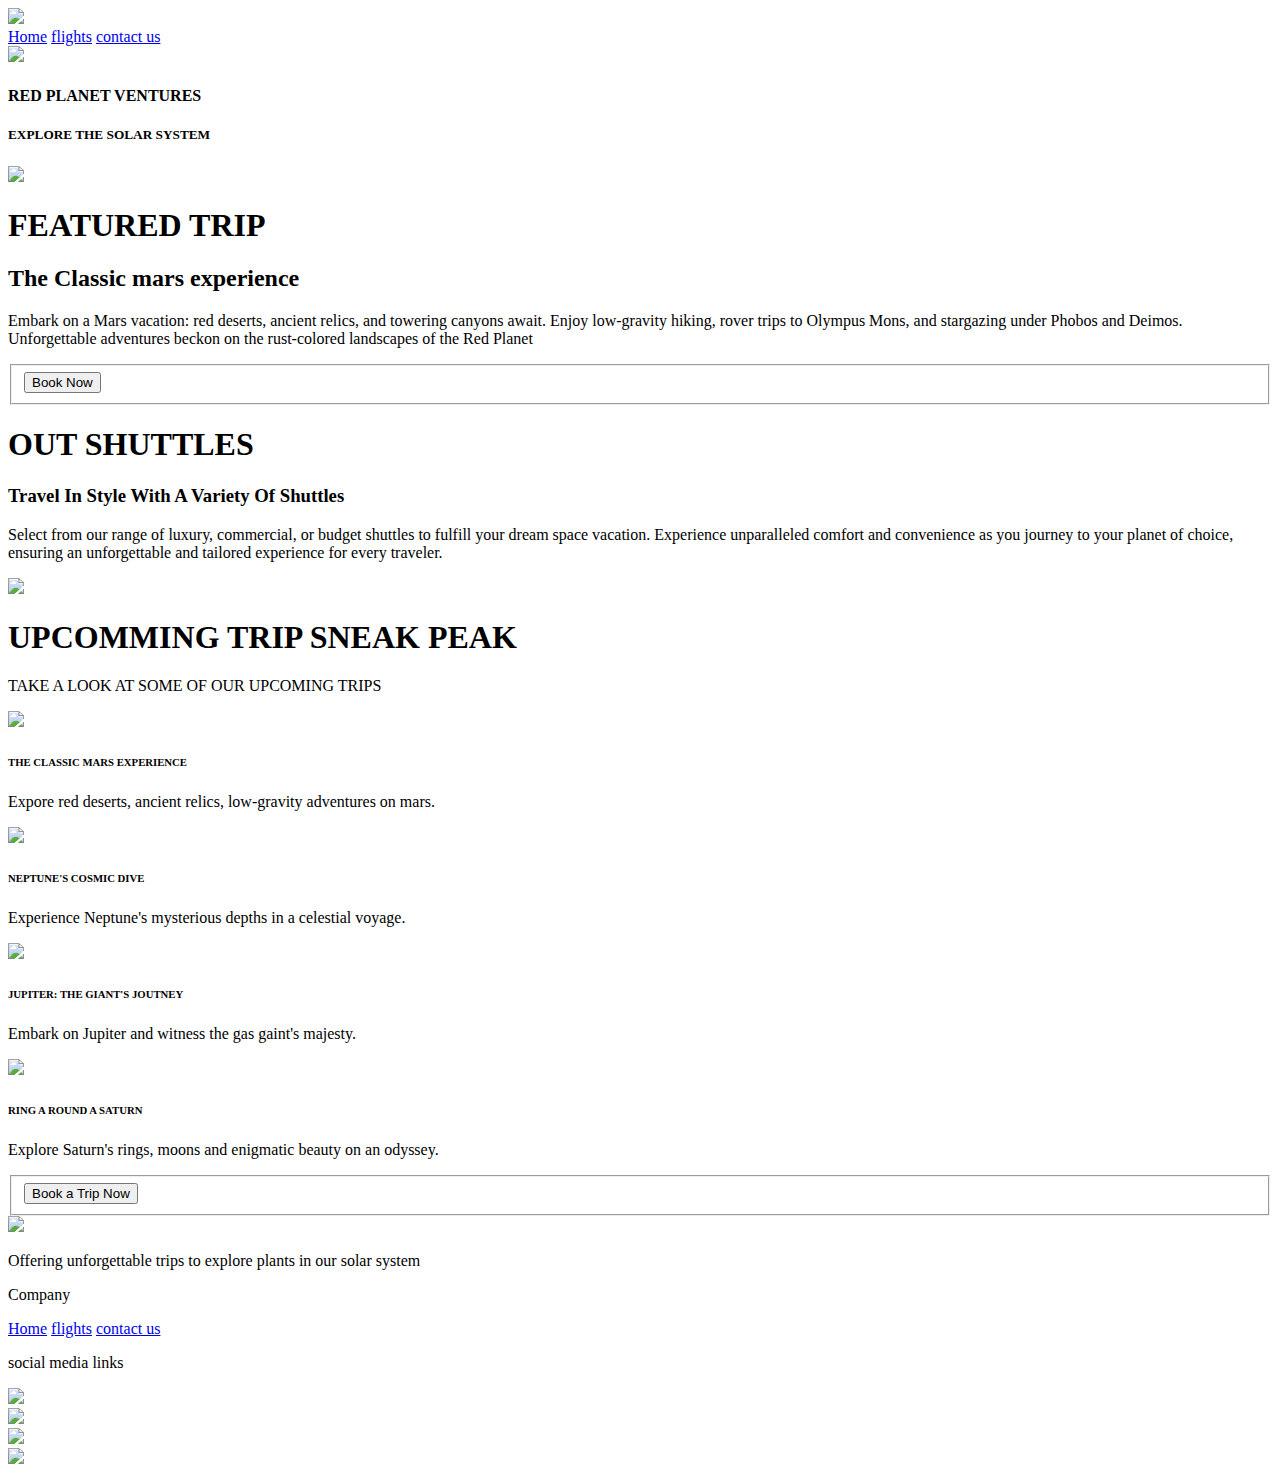
==== index.html @ 1ddc56a7 "index" ====
<!DOCTYPE html>
<html lang="en">
<head>
    <meta charset="UTF-8">
    <meta http-equiv="X-UX-Compatible" content="IE-edge">
    <meta name="viewport" content="width-device-width, initial-scale-1.0">
    <meta name="keyword" content="HTML, CSS, Template, Bootstrap">
    <meta name="author" content="Andre van Heerden 241155">

    <title>Red Planet Ventures</title>

    <link rel="stylesheet" href="css/main.css">

</head>
<body>
    <nav> 
        <div class="background" >
        
        <div class="topNav">
            <dic class="flexsearch">
                <div class="flexs1">
            <a href="index.html"><img src="assests/images/logo.png" width="200px"></a>
        </div>
            <div class="flexs1">
                <a class="active" href="index.html">Home</a>
                <a href="pages/aboutus.html">flights</a>
                <a href="pages/contact.html">contact us</a>
        
        </div>
        <div class="flexs1" >
            <img src="assests/images/search.jpg" width="200px">
        </div>
    </dic>


        <div class="bottemleft">
            <h4>RED PLANET VENTURES</h4>
            <h5>EXPLORE THE SOLAR SYSTEM</h5>

        </div>
    </nav>

     <header>
      
     </header>

    <section>
        <div class="flexcontainer1">
            <div class="flexitem1"> <img src="assests/images/marsSliderClipped1.png" width="600px"> </div>
            <div class="flexcontainer1-1">
            <div class="flexitem1-1">
                <p>
                    <h1>FEATURED TRIP</h1>
                    <h2>The Classic mars experience</h2>
                   
                    Embark on a Mars vacation: red deserts, ancient relics, and towering canyons await. Enjoy low-gravity hiking, rover trips to Olympus Mons,
                     and stargazing under Phobos and Deimos. Unforgettable adventures beckon on the rust-colored landscapes of the Red Planet

                </p>
            </div>

            <div class="flexitem1-1">
                <form id="contact">

                <fieldset>
                    <button name="Book Now" type="button">Book Now</button>
                </fieldset>
            </form>
            </div>
        </div>
        </div>

    </section>
    <section>
        <div class="flexcontainer2">
            <div class="flexitem2">
                <p>
                    <h1>OUT SHUTTLES</h1>
                    <h3>Travel In Style With A Variety Of Shuttles</h3>

                    Select from our range of luxury, commercial, or budget shuttles to fulfill your dream space vacation. Experience unparalleled comfort and convenience as
                     you journey to your planet of choice, ensuring an unforgettable and tailored experience for every traveler.
                </p>
            </div>
        <div class="flexitem2"> <img src="assests/images/spacSchuttles.png"> </div>
        </div>
    </section>

    <section>

     <div class="flex3heading">
            <p>       <h1>UPCOMMING TRIP SNEAK PEAK</h1>
                TAKE A LOOK AT SOME OF OUR UPCOMING TRIPS</p>
 
        <div class="flexcontainer3">
            <div class="flexitem3"> <img src="assests/images/upcomingTrip1.png">
                <P>   <h6>THE CLASSIC MARS EXPERIENCE</h6>
                Expore red deserts, ancient relics, low-gravity adventures on mars.
                </P>
            </div>

            <div class="flexitem3"> <img src="assests/images/upcomingTrip3.png">
                <p>   <h6>NEPTUNE'S COSMIC DIVE</h6>
                Experience Neptune's mysterious depths in a celestial voyage.
                </p>
            </div>   
            
            <div class="flexitem3">  <img src="assests/images/upcomingTrip2.png">
                <P>   <h6>JUPITER: THE GIANT'S JOUTNEY</h6>
                Embark on Jupiter and witness the gas gaint's majesty.
                </P>
            </div>

            <div class="flexitem3"> <img src="assests/images/upcomingTrip4.png">
                <p>    <h6>RING A ROUND A SATURN</h6>
                Explore Saturn's rings, moons and enigmatic beauty on an odyssey.
                </p>
            </div>

        </div>
 
    </div>
    <div class="flexitem3-1">
        <form id="contact">

        <fieldset>
            <button name="Book a Trip Now" type="button">Book a Trip Now</button>
        </fieldset>
    </form>
</div>
    </section>
 
    <footer>
        <div class="flexcontainerF">
            <div class="flexitemF"> <img src="assests/images/logo.png" width="400px">
                <p>  Offering unforgettable trips to explore plants in our solar system</p>
            </div>


            <div class="flexitemF">
                <p>
                    <h7>Company</h7>
                    <div class="footNav">
                 <div class="footNavright">
                            <a class="active" href="index.html">Home</a>
                            <a href="pages/aboutus.html">flights</a>
                            <a href="pages/contact.html">contact us</a>
                        </div>
                    </div>
                </p>
            </div>


            <div class="flexitemF">
                <p>
                    <h8>social media links</h8>
                </p>
                <div class="flexcontainerF2">
                        <div class="flexitemF2"> <img src="assests/images/smInstagram.png" width="100px"> </div>
                        <div class="flexitemF2"> <img src="assests/images/smX.png" width="100px"> </div>
                        <div class="flexitemF2"> <img src="assests/images/smTicktock.png" width="100px"> </div>
                        <div class="flexitemF2"> <img src="assests/images/smFacebook.png" width="100px"> </div>
                    
                    </div>
            </div>


        </div>


    </footer>

</body>
</html>
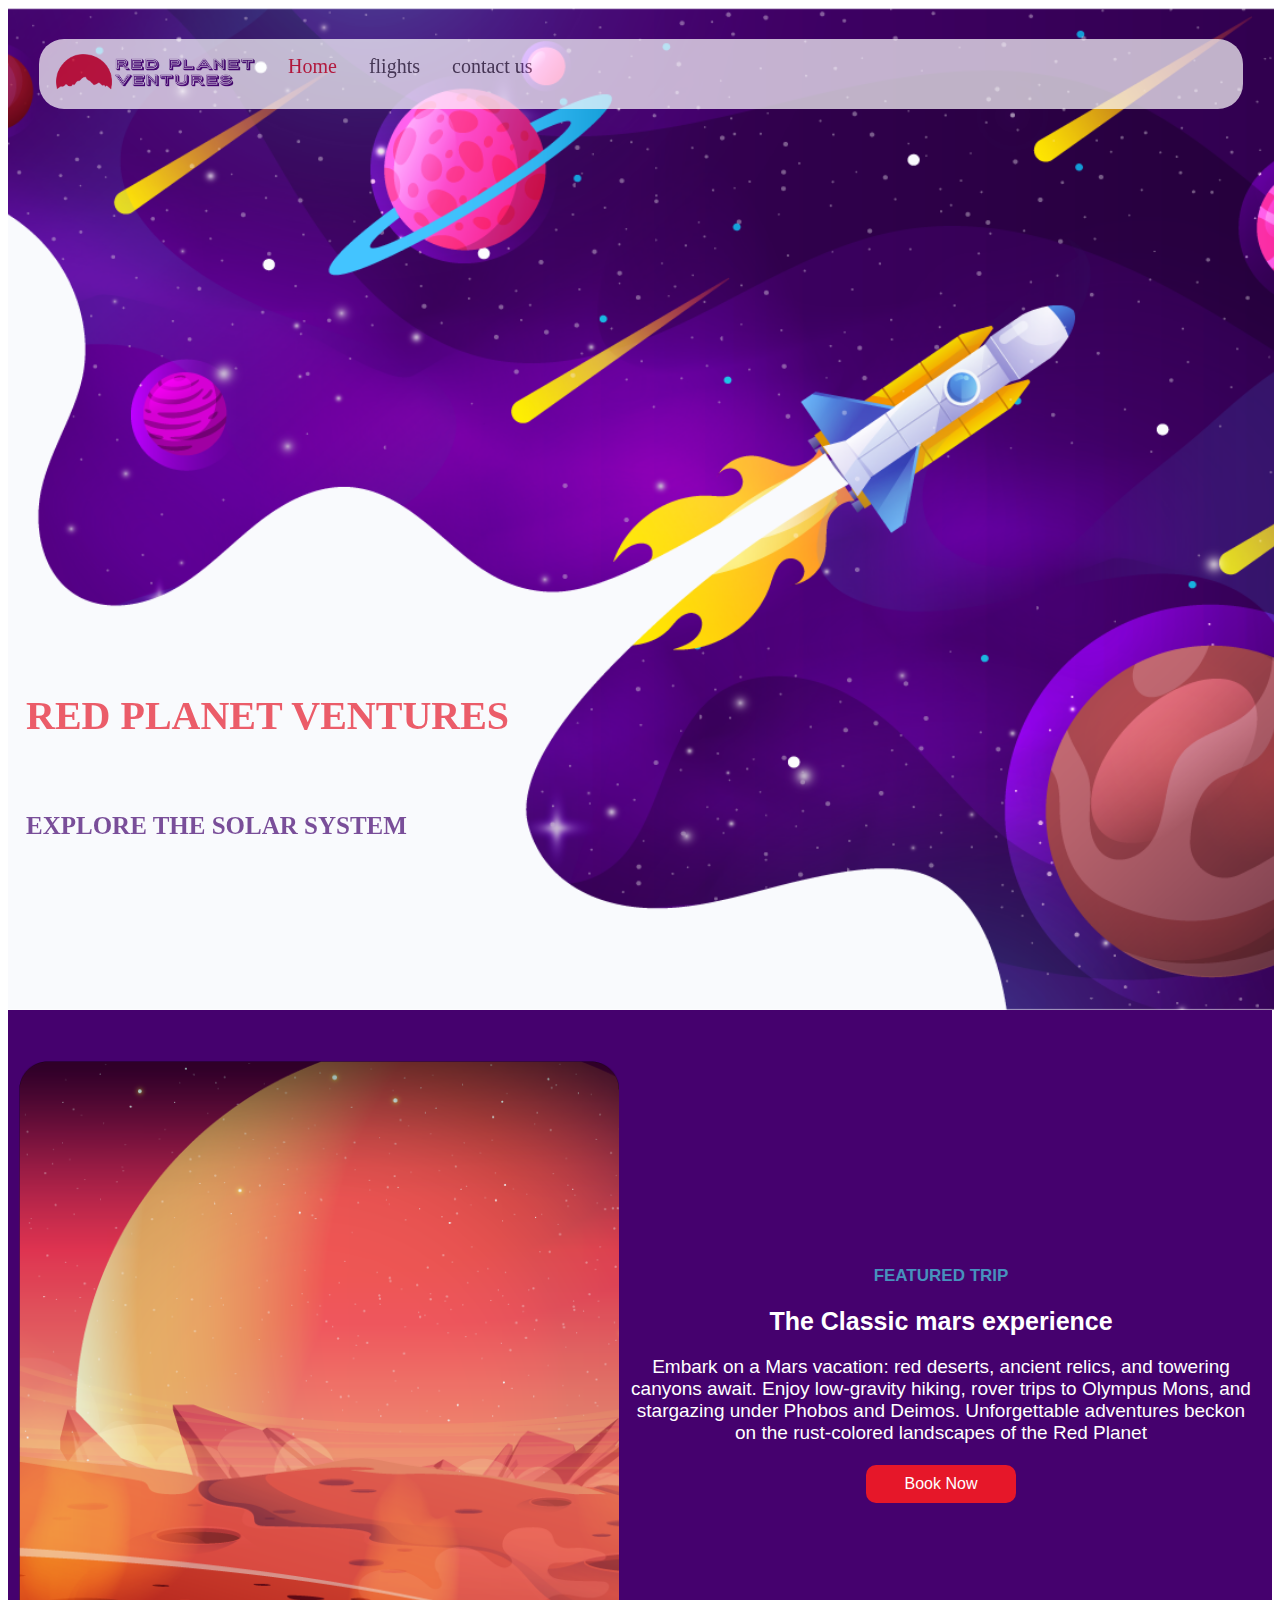
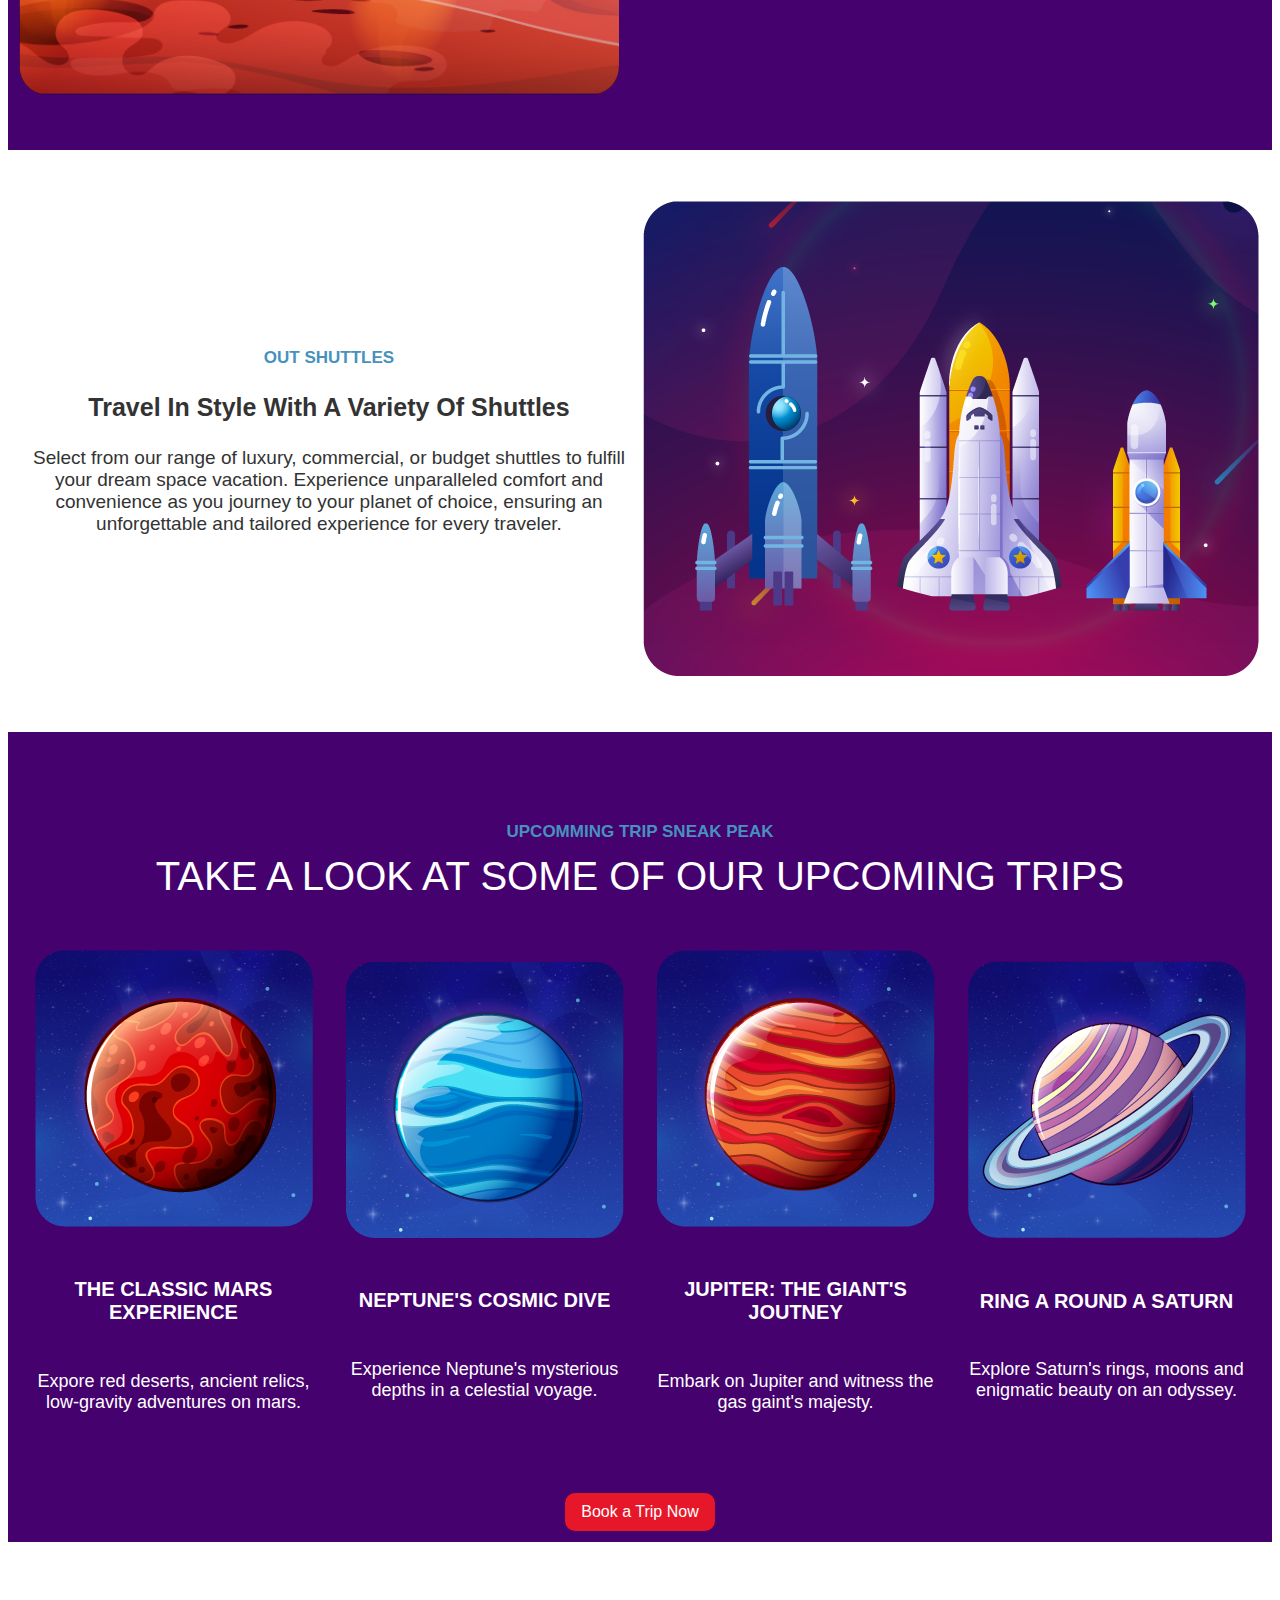
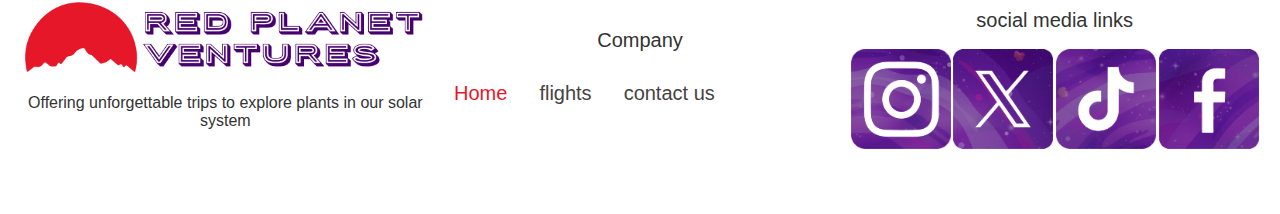
==== commit 737b9af2: "main" ====
--- a/index.html
+++ b/index.html
@@ -17,18 +17,14 @@
         <div class="background" >
         
         <div class="topNav">
-            <dic class="flexsearch">
                 <div class="flexs1">
             <a href="index.html"><img src="assests/images/logo.png" width="200px"></a>
         </div>
-            <div class="flexs1">
+            <div class="flexs2">
                 <a class="active" href="index.html">Home</a>
                 <a href="pages/aboutus.html">flights</a>
                 <a href="pages/contact.html">contact us</a>
         
-        </div>
-        <div class="flexs1" >
-            <img src="assests/images/search.jpg" width="200px">
         </div>
     </dic>
 
@@ -142,9 +138,11 @@
                     <h7>Company</h7>
                     <div class="footNav">
                  <div class="footNavright">
-                            <a class="active" href="index.html">Home</a>
-                            <a href="pages/aboutus.html">flights</a>
-                            <a href="pages/contact.html">contact us</a>
+                    <a href="pages/contact.html">contact us</a>
+                    <a href="pages/aboutus.html">flights</a>
+                    <a class="active" href="index.html">Home</a>
+                           
+                            
                         </div>
                     </div>
                 </p>
--- a/css/main.css
+++ b/css/main.css
@@ -0,0 +1,800 @@
+.background{
+    background-image: url(../assests/images/homePageHeader.png);
+    background-size: cover;
+    background-position: center;
+    height: 1000px;
+    width: 100%;
+    padding: 1px;
+    margin: 0%;
+}
+
+.flexsearch{
+    display: flex;
+    flex-direction: row;
+    font-size: 16px;
+    text-align: center;
+    justify-content: center;
+    align-items: center;
+    background-color: #ffffff;
+}
+
+.topNav{
+    overflow: hidden;
+    background-color: #ffffff;
+    opacity: 70%;
+    margin: 30px ;
+    border-radius: 25px;
+}
+
+
+.topNav a {
+    float: left;
+    color: #464343;
+    text-align: center;
+    padding: 14px 16px;
+    text-decoration: none;
+    font-size: 20px;
+}
+
+
+.flexs1{
+    color: #333;
+    padding: 1px;
+    flex: 50%;
+    font-family: Arial, Helvetica, sans-serif;
+}
+
+.topNav a:hover {
+color: #5f0979;
+font-size: 22px;
+}
+
+.topNav a.active {
+color: #e61729;
+}
+
+
+.bottemleft{
+    position: absolute;
+    bottom: 8px;
+    left: 16px;
+}
+
+@font-face{
+    font-family: 'porter-sans-block';
+    src: url(../assests/Fonts/porter_sans_block/porter-sans-inline-block-webfont.ttf)
+     format("woff");
+}
+
+h4{
+    color: #e61729;
+    font-family: 'porter-sans-block';
+    font-size: 40px;
+    padding: 10px;
+}
+
+h5{
+    color: #42036e;
+    font-size: 25px;
+    padding: 10px;
+
+}
+
+.flexcontainer1{
+    display: flex;
+    flex-direction: row;
+    font-size: 16px;
+    text-align: center;
+    justify-content: center;
+    align-items: center;
+    background-color: #45016E;
+    padding: 50px 10px;
+}
+
+.flexitem1{
+    color: #ffffff;
+    padding: 1px;
+    flex: 50%;
+    font-family: Arial, Helvetica, sans-serif;
+}
+
+h1{
+    font-size: 17px;
+    color: #4791bd;
+    font-family: Arial, Helvetica, sans-serif;
+}
+
+h2{
+    font-size: 25px;
+    color: #ffffff;
+    font-family: Arial, Helvetica, sans-serif;
+}
+
+.flexcontainer1-1{
+    display: flex;
+    flex-direction: column;
+    font-size: 19px;
+    text-align: center;
+    justify-content: center;
+    align-items: center;
+    background-color: #45016E;
+    padding: 50px 10px;
+}
+
+.flexitem1-1{
+    color: #ffffff;
+    padding: 1px;
+    flex: 50%;
+    font-family: Arial, Helvetica, sans-serif;
+}
+
+
+fieldset{
+    border: medium none !important;
+    margin: 0 0 10px;
+    min-width: 100%;
+    padding: 0;
+    width: 100%;
+}
+
+#contact input, #contact button{
+  font-family: Arial, Helvetica, sans-serif;
+    font-weight: 400;
+    font-size: 16px;
+}
+
+#contact button{
+    cursor: pointer;
+    width: 150px;
+    border: none;
+    background-color: #e61729;
+    color: #ffffff;
+    padding: 10px;
+    border-radius: 10px;
+    justify-content: center;
+}
+
+
+#contact button:hover{
+    background-color: #ff0000;
+    color: #ffffff;
+}
+
+.flexcontainer2{
+    display: flex;
+    flex-direction: row;
+    font-size: 19px;
+    text-align: center;
+    justify-content: center;
+    align-items: center;
+    background-color: #ffffff;
+    padding: 50px 10px;
+}
+
+.flexitem2{
+    color: #333;
+    padding: 1px;
+    flex: 50%;
+    font-family: Arial, Helvetica, sans-serif;
+}
+
+h3{
+    font-size: 25px;
+    color: #333;
+    font-family: Arial, Helvetica, sans-serif;
+}
+
+.flex3heading{
+    background-color: #45016E;
+    color: #ffffff;
+    font-size: 40px;
+    font-family: Arial, Helvetica, sans-serif;
+   text-align: center;
+   padding: 50px 0;
+}
+
+.flexcontainer3{
+    display: flex;
+    flex-direction: row;
+    font-size: 18px;
+    text-align: center;
+    justify-content: center;
+    align-items: center;
+    background-color: #45016E;
+    padding: 10px 10px;
+}
+
+.flexitem3{
+    color: #ffffff;
+    padding: 1px;
+    flex: 50%;
+    font-family: Arial, Helvetica, sans-serif;
+    text-align: center;
+}
+
+h6{
+    font-size: 20px;
+    color: #ffffff;
+    font-family: Arial, Helvetica, sans-serif;
+    text-align: center;
+
+}
+
+.flexitem3-1{
+    color: #ffffff;
+    padding: 1px;
+    flex: 50%;
+    font-family: Arial, Helvetica, sans-serif;
+    text-align: center;
+    background-color: #45016E;
+}
+
+.flexcontainerF{
+    display: flex;
+    flex-direction: row;
+    font-size: 16px;
+    text-align: center;
+    justify-content: center;
+    align-items: center;
+    background-color: #ffffff;
+    padding: 50px 10px;
+}
+
+h7{
+    font-size: 20px;
+    color: #333;
+    font-family: Arial, Helvetica, sans-serif;
+    text-align: center;
+}
+
+.flexitemF{
+    color: #333;
+    padding: 1px;
+    flex: 50%;
+    font-family: Arial, Helvetica, sans-serif;
+
+}
+
+.footNav{
+    overflow: hidden;
+    text-align: center;
+    align-content: center;
+}
+
+
+.footNav a {
+    float: right;
+    color: #464343;
+    text-align: center;
+    padding: 14px 16px;
+    text-decoration: none;
+    font-size: 20px;
+}
+
+.footNavright {
+    padding-right: 28%;
+    align-items: center;
+}
+
+.footNav a:hover {
+color: #5f0979;
+font-size: 22px;
+}
+
+.footNav a.active {
+color: #e61729;
+}
+
+
+h8{
+    font-size: 20px;
+    color: #333;
+    font-family: Arial, Helvetica, sans-serif;
+    text-align: center;
+}
+
+.flexcontainerF2{
+    display: flex;
+    flex-direction: row;
+    text-align: center;
+    justify-content: center;
+    align-items: center;
+    background-color: #ffffff;
+    margin: 1px;
+}
+
+.flexitemF2{
+    color: #333;
+    flex: 50%;
+    font-family: Arial, Helvetica, sans-serif;
+    text-align: center;
+    margin: 1px;
+}
+
+
+
+
+
+
+
+.backgroundflights{   
+    background-image: url(../assests/images/headerbackBack.png);
+    background-size: cover;
+    background-position: center;
+    height: 600px;
+    width: 100%;
+    padding: 1px;
+}
+
+.center{
+    position: absolute;
+    top: 50%;
+    left: 50%;
+    transform: translate(-50%, -50%);
+}
+
+
+h9{
+    color: #ffffff;
+    font-family: 'porter-sans-block';
+    font-size: 40px;
+    padding: 10px;
+}
+
+.flexcontainer4{
+    display: flex;
+   flex-direction: row;
+    font-size: 16px;
+    text-align: center;
+    justify-content: center;
+    align-items: center;
+    background-color: #ffffff;
+    padding: 50px 10px;
+}
+
+.flexitem4{
+    color: #333;
+    padding: 1px;
+    flex: 50%;
+    font-family: Arial, Helvetica, sans-serif;
+    text-align: center;
+    margin: 0 70px;
+}
+
+.flexcontainer4-1{
+    display: flex;
+    flex-direction: column;
+    font-size: 16px;
+    text-align: left;
+    justify-content: left;
+    background-color: #ffffff;
+    padding: 50px 10px;
+}
+
+.flexitem4-1{
+    color: #333;
+    padding: 1px;
+    flex: 50%;
+    font-family: Arial, Helvetica, sans-serif;
+    text-align: left;
+    margin: 0 50px;
+}
+
+h10{
+    color: #333;
+    font-family: Arial, Helvetica, sans-serif;
+    font-size: 40px;
+    padding: 10px;
+    font-weight: bold;
+}
+
+h11{
+    color: #8a8484;
+    font-family: Arial, Helvetica, sans-serif;
+    font-size: 25px;
+    padding: 10px;
+}
+
+h12{
+    color: #333;
+   font-family: Arial, Helvetica, sans-serif;
+    font-size: 20px;
+    padding: 10px;
+    font-weight: bold;
+}
+
+#contact input, #contact button2{
+    font-family: Arial, Helvetica, sans-serif;
+      font-weight: 400;
+      font-size: 16px;
+  }
+  
+  #contact button2{
+      cursor: pointer;
+      width: 150px;
+      border: none;
+      background-color: #7a19a0;
+      color: #ffffff;
+      padding: 10px;
+      border-radius: 10px;
+      justify-content: center;
+  }
+  
+  
+  #contact button2:hover{
+      background-color: #53176b;
+      color: #ffffff;
+  }
+
+  h13{
+    color: #8a8484;
+   font-family: Arial, Helvetica, sans-serif;
+    font-size: 16px;
+    padding: 10px;
+}
+
+h14{
+    color: #8a8484;
+   font-family: Arial, Helvetica, sans-serif;
+    font-size: 16px;
+    padding: 10px;
+}
+
+h15{
+    color: #8a8484;
+   font-family: Arial, Helvetica, sans-serif;
+    font-size: 16px;
+    padding: 10px;
+}
+
+h16{
+    color: #8a8484;
+   font-family: Arial, Helvetica, sans-serif;
+    font-size: 16px;
+    padding: 10px;
+}
+
+.flexcontainer5{
+    display: flex;
+   flex-direction: row;
+    font-size: 16px;
+    text-align: center;
+    justify-content: center;
+    align-items: center;
+    background-color: #45016E;
+    padding: 50px 10px;
+}
+
+.flexitem5{
+    color: #333;
+    padding: 1px;
+    flex: 50%;
+    font-family: Arial, Helvetica, sans-serif;
+    text-align: center;
+    margin: 0 70px;
+}
+
+.flexcontainer5-1{
+    display: flex;
+    flex-direction: column;
+    font-size: 16px;
+    text-align: left;
+    justify-content: left;
+    background-color: #45016E;
+    padding: 50px 10px;
+}
+
+.flexitem5-1{
+    color: #ffffff;
+    padding: 1px;
+    flex: 50%;
+    font-family: Arial, Helvetica, sans-serif;
+    text-align: left;
+    margin: 0 50px;
+}
+
+#contact input, #contact button{
+    font-family: Arial, Helvetica, sans-serif;
+      font-weight: 400;
+      font-size: 16px;
+  }
+  
+  #contact button3{
+      cursor: pointer;
+      width: 150px;
+      border: none;
+      background-color: #3fc2d3;
+      color: #ffffff;
+      padding: 10px;
+      border-radius: 10px;
+      justify-content: center;
+  }
+  
+  
+  #contact button3:hover{
+      background-color: #379ba8;
+      color: #ffffff;
+  }
+
+h17{
+    color: #ffffff;
+    font-family: Arial, Helvetica, sans-serif;
+    font-size: 40px;
+    padding: 10px;
+    font-weight: bold;
+}
+
+h18{
+    color: #379ba8;
+    font-family: Arial, Helvetica, sans-serif;
+    font-size: 25px;
+    padding: 10px;
+}
+
+h19{
+    color: #ffffff;
+   font-family: Arial, Helvetica, sans-serif;
+    font-size: 20px;
+    padding: 10px;
+    font-weight: bold;
+}
+
+
+h20{
+    color: #8a8484;
+   font-family: Arial, Helvetica, sans-serif;
+    font-size: 16px;
+    padding: 10px;
+}
+
+h21{
+    color: #8a8484;
+   font-family: Arial, Helvetica, sans-serif;
+    font-size: 16px;
+    padding: 10px;
+}
+
+h22{
+    color: #8a8484;
+   font-family: Arial, Helvetica, sans-serif;
+    font-size: 16px;
+    padding: 10px;
+}
+
+h23{
+    color: #8a8484;
+   font-family: Arial, Helvetica, sans-serif;
+    font-size: 16px;
+    padding: 10px;
+}
+
+
+
+
+
+
+
+
+
+
+.flexcontainer6{
+    display: flex;
+    flex-direction: row;
+    font-size: 16px;
+    text-align: center;
+    justify-content: center;
+    align-items: center;
+    background-color: #ffffff;
+    padding: 50px 10px;
+}
+
+.flexitem6{
+    color: #333;
+    padding: 1px;
+    flex: 50%;
+    font-family: Arial, Helvetica, sans-serif;
+    text-align: center;
+}
+
+.flexcontainer6-1{
+    display: flex;
+    flex-direction: column;
+    font-size: 18px;
+    text-align: left;
+    justify-content: left;
+    background-color: #ffffff;
+    padding: 10px 10px;
+}
+
+.flexitem6-1{
+    color: #333;
+    padding: 1px;
+    flex: 50%;
+    font-family: Arial, Helvetica, sans-serif;
+    text-align: left;
+    margin: 0 2em;
+}
+
+
+h24{
+    color: #379ba8;
+    font-family: Arial, Helvetica, sans-serif;
+     font-size: 20px;
+     padding: 10px;
+}
+
+h25{
+    color: #45016E;
+    font-family: Arial, Helvetica, sans-serif;
+     font-size: 30px;
+     padding: 10px;
+     font-weight: bold;
+}
+
+.flexcontainer7{
+    display: flex;
+    flex-direction: row;
+    font-size: 16px;
+    text-align: center;
+    justify-content: center;
+    align-items: center;
+    background-color: #ffffff;
+    padding: 50px 10px;
+}
+
+.flexitem7{
+    color: #333;
+    padding: 1px;
+    flex: 50%;
+    font-family: Arial, Helvetica, sans-serif;
+    text-align: center;
+}
+
+.flexcontainer7-1{
+    display: flex;
+    flex-direction: column;
+    font-size: 16px;
+    text-align: center;
+    justify-content: center;
+    align-items: center;
+    background-color: #ffffff;
+    padding: 50px 10px;
+}
+
+.flexitem7-1{
+    color: #333;
+    padding: 1px;
+    flex: 50%;
+    font-family: Arial, Helvetica, sans-serif;
+    text-align: center;
+}
+
+.flexcontainer7-2{
+    display: flex;
+    flex-direction: row;
+    font-size: 16px;
+    text-align: center;
+    justify-content: center;
+    align-items: center;
+    background-color: #ffffff;
+    padding: 50px 10px;
+}
+
+.flexitem7-2{
+    color: #333;
+    padding: 1px;
+    flex: 50%;
+    font-family: Arial, Helvetica, sans-serif;
+    text-align: center;
+}
+
+h26{
+    color: #379ba8;
+    font-family: Arial, Helvetica, sans-serif;
+     font-size: 20px;
+     padding: 10px;
+}
+h27{
+    color: #45016E;
+    font-family: Arial, Helvetica, sans-serif;
+     font-size: 30px;
+     padding: 10px;
+     font-weight: bold;
+}
+
+
+#contact2 input, #contact textarea, #contact button{
+    font-family: 'roboto',sans-serif;
+    font-weight: 400;
+    font-size: 16px;
+}
+
+#contact2{
+    background-image: url(../assests/images/formBack.png);
+    background-size: cover;
+    background-position: right;
+    padding: 2em 4em;
+    margin: 50px 50px;
+    border-radius: 25px;
+}
+
+fieldset{
+    border: medium none !important;
+    margin: 0 0 10px;
+    min-width: 100%;
+    padding: 0;
+    width: 100%;
+    border-radius: 15px;
+}
+
+#contact2 input, #contact2 textarea{
+    width: 100%;
+    border: 1px solid #ccc;
+    background-color: #ebebeb;
+    margin: 0 0 5px;
+    padding: 10px;
+    border-radius: 15px;
+}
+
+#contact2 textarea{
+    height: 100px;
+    max-width: 100%;
+    resize: none;
+    border-radius: 15px;
+}
+
+#contact2 button{
+    cursor: pointer;
+    width: 200px;
+    border: none;
+    background-color: #e61729;
+    color: #ffffff;
+    padding: 10px;
+}
+
+#contact2 input:hover, #contact2 textarea:hover{
+    border: 1px solid #242424;
+}
+
+#contact2 input:focus, #contact2 textarea:focus{
+    outline: 0;
+    border: 3px solid #e91212;
+}
+
+#contact2 button:hover{
+    background-color: #000;
+    color: #ffffff;
+}
+
+.flexcontainerform{
+    display: flex;
+    flex-direction: column;
+    font-size: 16px;
+    text-align: left;
+    justify-content: left;
+    padding: 50px 10px;
+}
+
+.flexform{
+    color: #333;
+    padding: 1px;
+    flex: 50%;
+    font-family: Arial, Helvetica, sans-serif;
+    text-align: left;
+}
+
+h30{
+    color: #ffffff;
+    font-family: Arial, Helvetica, sans-serif;
+    font-size: 40px;
+    padding: 10px;
+    font-weight: bold;
+}
+
+h31{
+    color: #ffffff;
+    font-family: Arial, Helvetica, sans-serif;
+     font-size: 20px;
+     padding: 10px;
+}
+
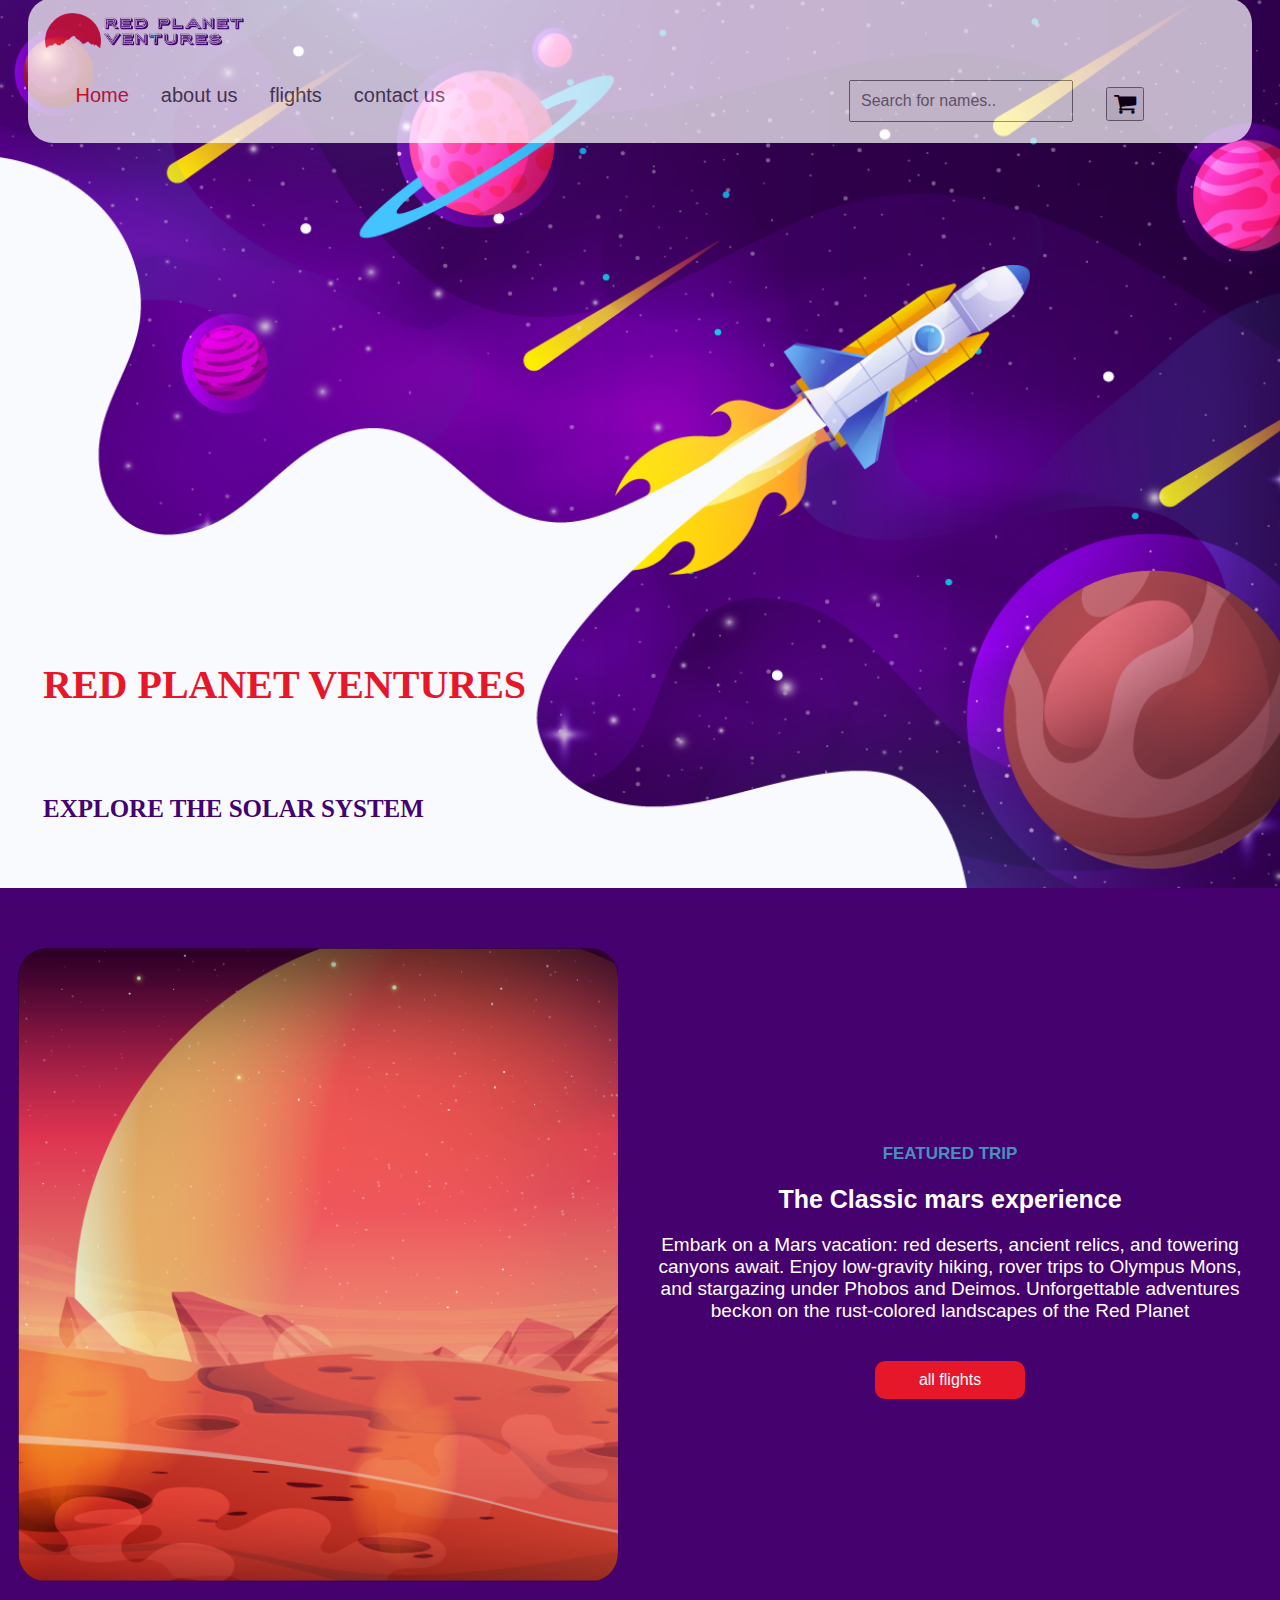
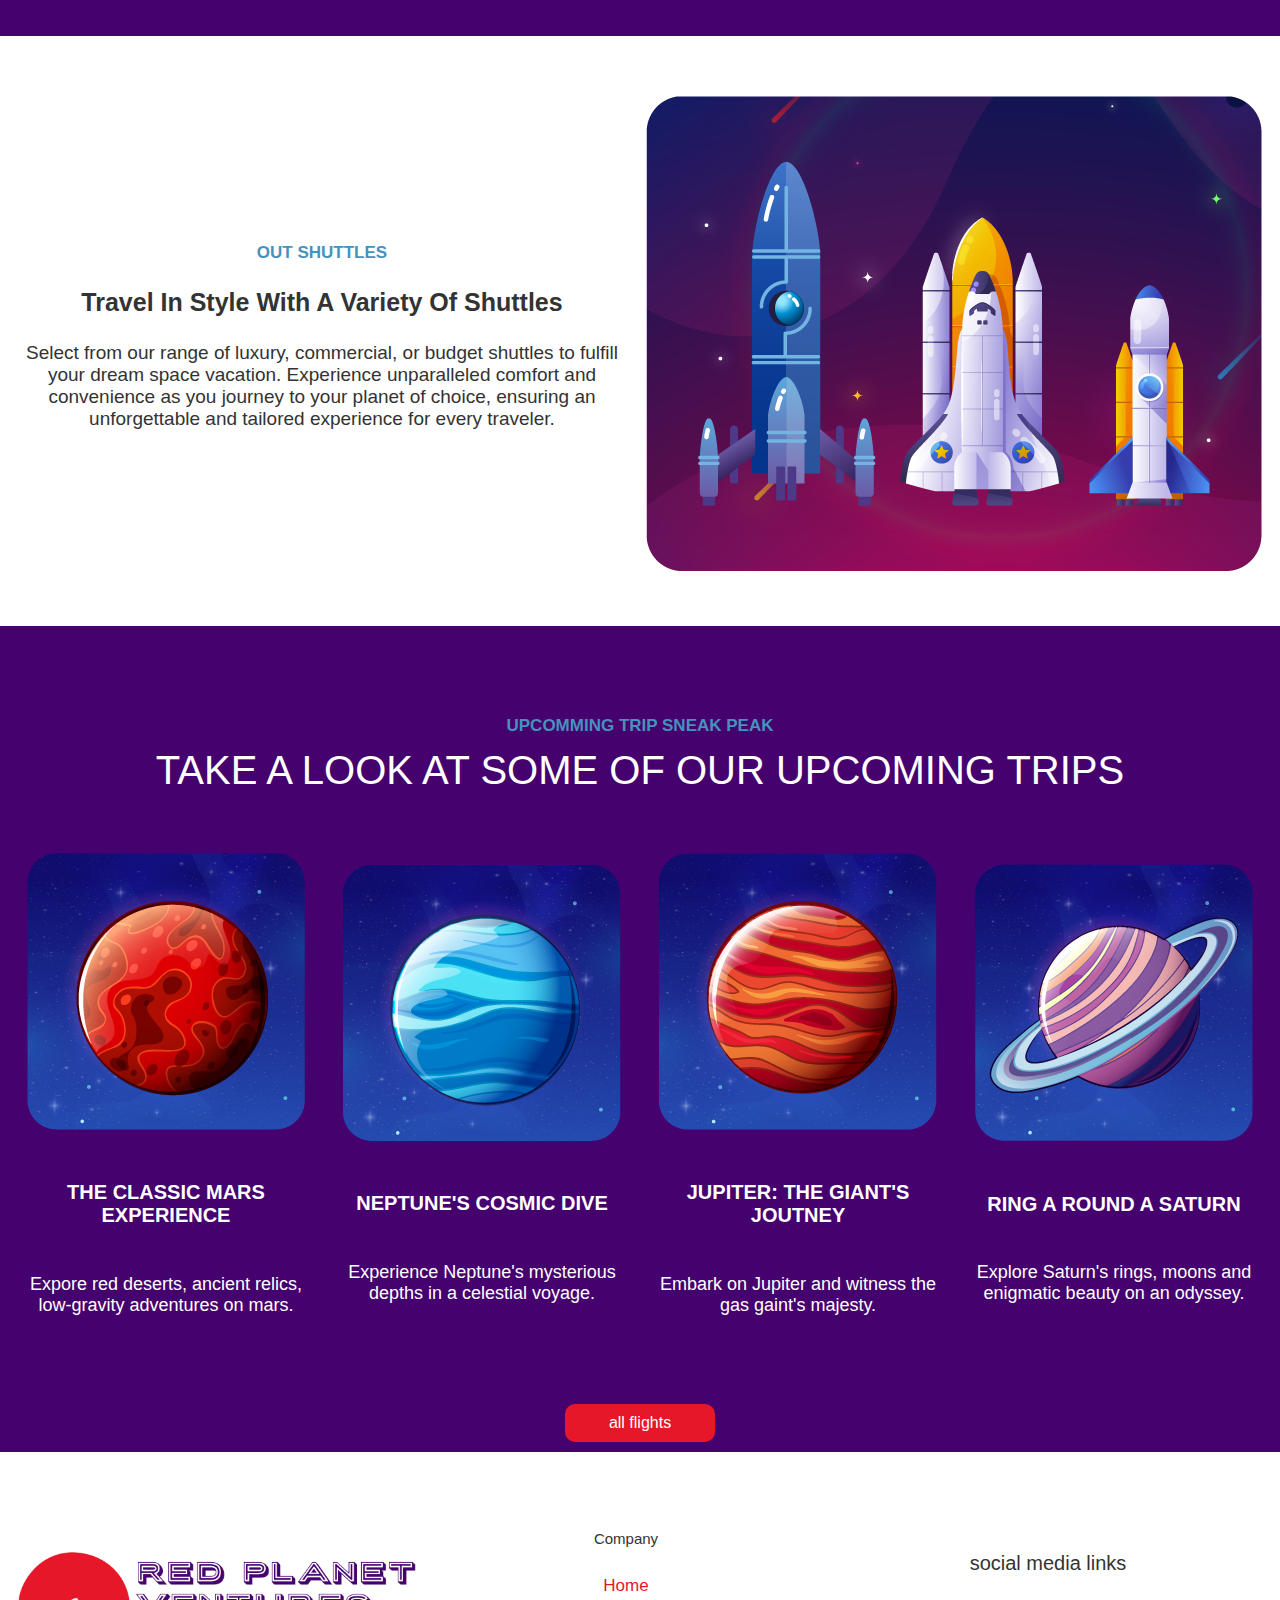
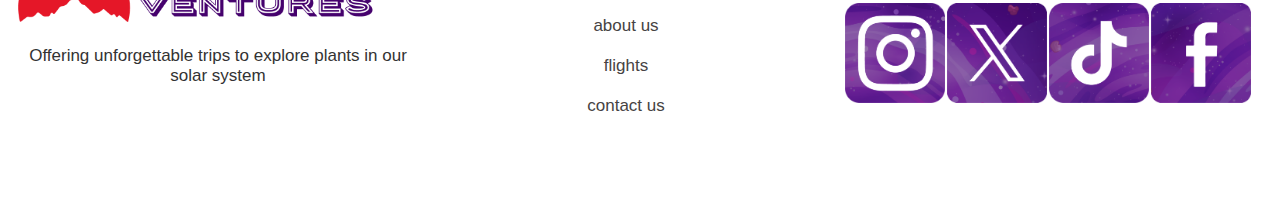
==== commit 5bfd0e17: "save" ====
--- a/index.html
+++ b/index.html
@@ -10,7 +10,7 @@
     <title>Red Planet Ventures</title>
 
     <link rel="stylesheet" href="css/main.css">
-
+    <link rel="stylesheet" href="https://cdnjs.cloudflare.com/ajax/libs/font-awesome/4.7.0/css/font-awesome.min.css">
 </head>
 <body>
     <nav> 
@@ -22,11 +22,28 @@
         </div>
             <div class="flexs2">
                 <a class="active" href="index.html">Home</a>
+                <a href="../pages/aboutus2.html">about us</a>
                 <a href="pages/aboutus.html">flights</a>
                 <a href="pages/contact.html">contact us</a>
-        
+                
+
+                <div class="search-bar">
+                    <input type="text" id="searchInput" onkeyup="searchFunction()" placeholder="Search for names..">
+                </div>
+
+                <div class="flexs3">
+
+                    
+
+                    <a href="pages/cart.html"><button style="font-size:24px"> <i class="fa fa-shopping-cart"></i></button></a>
+                    
+ 
+                
+    
+                    </div>
+                </div>
         </div>
-    </dic>
+    
 
 
         <div class="bottemleft">
@@ -34,6 +51,7 @@
             <h5>EXPLORE THE SOLAR SYSTEM</h5>
 
         </div>
+    </div>
     </nav>
 
      <header>
@@ -59,7 +77,7 @@
                 <form id="contact">
 
                 <fieldset>
-                    <button name="Book Now" type="button">Book Now</button>
+                    <a class="active" href="pages/aboutus.html"> <button name="Book Now" type="button">all flights</button></a>
                 </fieldset>
             </form>
             </div>
@@ -120,7 +138,7 @@
         <form id="contact">
 
         <fieldset>
-            <button name="Book a Trip Now" type="button">Book a Trip Now</button>
+            <a class="active" href="pages/aboutus.html"> <button name="Book a Trip Now" type="button">all flights</button></a>
         </fieldset>
     </form>
 </div>
@@ -138,11 +156,11 @@
                     <h7>Company</h7>
                     <div class="footNav">
                  <div class="footNavright">
+                    <a class="active" href="index.html">Home</a>
+                    <a href="pages/aboutus2.html">about us</a>
+                    <a href="pages/aboutus.html">flights</a>
                     <a href="pages/contact.html">contact us</a>
-                    <a href="pages/aboutus.html">flights</a>
-                    <a class="active" href="index.html">Home</a>
-                           
-                            
+                    
                         </div>
                     </div>
                 </p>
--- a/css/main.css
+++ b/css/main.css
@@ -2,28 +2,19 @@
     background-image: url(../assests/images/homePageHeader.png);
     background-size: cover;
     background-position: center;
-    height: 1000px;
-    width: 100%;
-    padding: 1px;
-    margin: 0%;
-}
-
-.flexsearch{
-    display: flex;
-    flex-direction: row;
-    font-size: 16px;
-    text-align: center;
-    justify-content: center;
-    align-items: center;
-    background-color: #ffffff;
-}
+    margin: -10px;
+    height: 100vh;
+}
+
 
 .topNav{
     overflow: hidden;
     background-color: #ffffff;
     opacity: 70%;
-    margin: 30px ;
+    margin-left: 30px;
+    margin-right: 30px;
     border-radius: 25px;
+    
 }
 
 
@@ -38,11 +29,34 @@
 
 
 .flexs1{
-    color: #333;
-    padding: 1px;
-    flex: 50%;
-    font-family: Arial, Helvetica, sans-serif;
-}
+    float: left;
+    color: #333;
+    padding: 1px;
+    flex: 50%;
+    font-family: Arial, Helvetica, sans-serif;
+}
+
+.flexs2{
+    float: inline-end;
+    color: #333;
+    padding: 1px;
+    flex: 50%;
+    font-family: Arial, Helvetica, sans-serif;
+    margin-right: 790px;
+    text-align: center;
+}
+
+.flexs3{
+    float: right;
+    color: #333;
+    padding: 1px;
+    flex: 50%;
+    font-family: Arial, Helvetica, sans-serif;
+    margin-right: -700px;
+    margin-top: -70px;
+
+}
+
 
 .topNav a:hover {
 color: #5f0979;
@@ -52,12 +66,37 @@
 .topNav a.active {
 color: #e61729;
 }
+
+
+.search-bar {
+    margin-bottom: 20px;
+    margin-right: -1000px;
+    margin-top: 10px;
+}
+
+.search-bar input {
+    padding: 10px;
+    width: 200px;
+    font-size: 16px;
+    
+}
+.item {
+    margin: 10px 0;
+    padding: 10px;
+    border: 1px solid #ddd;
+    border-radius: 5px;
+}
+.item h3 {
+    margin: 0 0 10px 0;
+}
+
 
 
 .bottemleft{
     position: absolute;
     bottom: 8px;
     left: 16px;
+    padding: 10px 10px;
 }
 
 @font-face{
@@ -70,13 +109,13 @@
     color: #e61729;
     font-family: 'porter-sans-block';
     font-size: 40px;
-    padding: 10px;
+    padding: 17px 17px;
 }
 
 h5{
     color: #42036e;
     font-size: 25px;
-    padding: 10px;
+    padding: 17px 17px;
 
 }
 
@@ -89,11 +128,12 @@
     align-items: center;
     background-color: #45016E;
     padding: 50px 10px;
+    margin: -10px;
 }
 
 .flexitem1{
     color: #ffffff;
-    padding: 1px;
+    padding: 10px 10px;
     flex: 50%;
     font-family: Arial, Helvetica, sans-serif;
 }
@@ -123,7 +163,7 @@
 
 .flexitem1-1{
     color: #ffffff;
-    padding: 1px;
+    padding: 10px 10px;
     flex: 50%;
     font-family: Arial, Helvetica, sans-serif;
 }
@@ -157,7 +197,8 @@
 
 #contact button:hover{
     background-color: #ff0000;
-    color: #ffffff;
+    color: #333;
+    width: 155px;
 }
 
 .flexcontainer2{
@@ -169,11 +210,12 @@
     align-items: center;
     background-color: #ffffff;
     padding: 50px 10px;
+    margin: -10px;
 }
 
 .flexitem2{
     color: #333;
-    padding: 1px;
+    padding: 10px 10px;
     flex: 50%;
     font-family: Arial, Helvetica, sans-serif;
 }
@@ -191,6 +233,7 @@
     font-family: Arial, Helvetica, sans-serif;
    text-align: center;
    padding: 50px 0;
+   margin: -10px;
 }
 
 .flexcontainer3{
@@ -202,14 +245,17 @@
     align-items: center;
     background-color: #45016E;
     padding: 10px 10px;
+    
 }
 
 .flexitem3{
     color: #ffffff;
-    padding: 1px;
-    flex: 50%;
-    font-family: Arial, Helvetica, sans-serif;
-    text-align: center;
+    padding: 10px 10px;
+    flex: 50%;
+    font-family: Arial, Helvetica, sans-serif;
+    text-align: center;
+    
+
 }
 
 h6{
@@ -222,11 +268,12 @@
 
 .flexitem3-1{
     color: #ffffff;
-    padding: 1px;
+    padding: 10px 10px;
     flex: 50%;
     font-family: Arial, Helvetica, sans-serif;
     text-align: center;
     background-color: #45016E;
+    margin: -10px;
 }
 
 .flexcontainerF{
@@ -238,10 +285,11 @@
     align-items: center;
     background-color: #ffffff;
     padding: 50px 10px;
+    margin: -10px;
 }
 
 h7{
-    font-size: 20px;
+    font-size: 15px;
     color: #333;
     font-family: Arial, Helvetica, sans-serif;
     text-align: center;
@@ -249,9 +297,10 @@
 
 .flexitemF{
     color: #333;
-    padding: 1px;
-    flex: 50%;
-    font-family: Arial, Helvetica, sans-serif;
+    padding: 10px 10px;
+    flex: 50%;
+    font-family: Arial, Helvetica, sans-serif;
+    font-size: 17px;
 
 }
 
@@ -266,19 +315,22 @@
     float: right;
     color: #464343;
     text-align: center;
-    padding: 14px 16px;
+    padding: 10px 16px;
     text-decoration: none;
-    font-size: 20px;
-}
-
-.footNavright {
-    padding-right: 28%;
+    font-size: 17px;
+}
+
+.footNavright { 
+     display: flex;
+    flex-direction: column;
+    justify-content: space-between;
+    ;
     align-items: center;
 }
 
 .footNav a:hover {
 color: #5f0979;
-font-size: 22px;
+font-size: 20px;
 }
 
 .footNav a.active {
@@ -300,7 +352,7 @@
     justify-content: center;
     align-items: center;
     background-color: #ffffff;
-    margin: 1px;
+    padding: 10px 10px;
 }
 
 .flexitemF2{
@@ -323,7 +375,7 @@
     background-position: center;
     height: 600px;
     width: 100%;
-    padding: 1px;
+   margin: -10px;
 }
 
 .center{
@@ -350,6 +402,7 @@
     align-items: center;
     background-color: #ffffff;
     padding: 50px 10px;
+    margin: -10px;
 }
 
 .flexitem4{
@@ -369,6 +422,7 @@
     justify-content: left;
     background-color: #ffffff;
     padding: 50px 10px;
+
 }
 
 .flexitem4-1{
@@ -463,6 +517,7 @@
     align-items: center;
     background-color: #45016E;
     padding: 50px 10px;
+    margin: -10px;
 }
 
 .flexitem5{
@@ -586,6 +641,7 @@
     align-items: center;
     background-color: #ffffff;
     padding: 50px 10px;
+    margin: -10px;
 }
 
 .flexitem6{
@@ -640,6 +696,7 @@
     align-items: center;
     background-color: #ffffff;
     padding: 50px 10px;
+    margin: -10px;
 }
 
 .flexitem7{
@@ -798,3 +855,60 @@
      padding: 10px;
 }
 
+
+
+.contact-form {
+    background-image: url(../assests/images/formBack.png);
+    padding: 30px;
+    border-radius: 15px;
+    margin-top: 50px;
+    margin-bottom: 50px;
+}
+.contact-form h1 {
+    margin-bottom: 30px;
+    font-size: 24px;
+    text-align: center;
+}
+.btn-submit {
+    background-color: #FF0000;
+    border: none;
+}
+
+
+
+.modal {
+    display: none; /* Hidden by default */
+    position: fixed; /* Stay in place */
+    z-index: 1; /* Sit on top */
+    left: 0;
+    top: 0;
+    width: 100%; /* Full width */
+    height: 100%; /* Full height */
+    overflow: auto; /* Enable scroll if needed */
+    background-color: rgb(0,0,0); /* Fallback color */
+    background-color: rgba(0,0,0,0.4); /* Black w/ opacity */
+}
+
+/* Modal Content */
+.modal-content {
+    background-color: #fefefe;
+    margin: 20px; /* 15% from the top and centered */
+    padding: 20px;
+    border: 1px solid #888;
+    width: 80%; /* Could be more or less, depending on screen size */
+}
+
+/* The Close Button */
+.close {
+    color: #aaa;
+    float: right;
+    font-size: 28px;
+    font-weight: bold;
+}
+
+.close:hover,
+.close:focus {
+    color: black;
+    text-decoration: none;
+    cursor: pointer;
+}